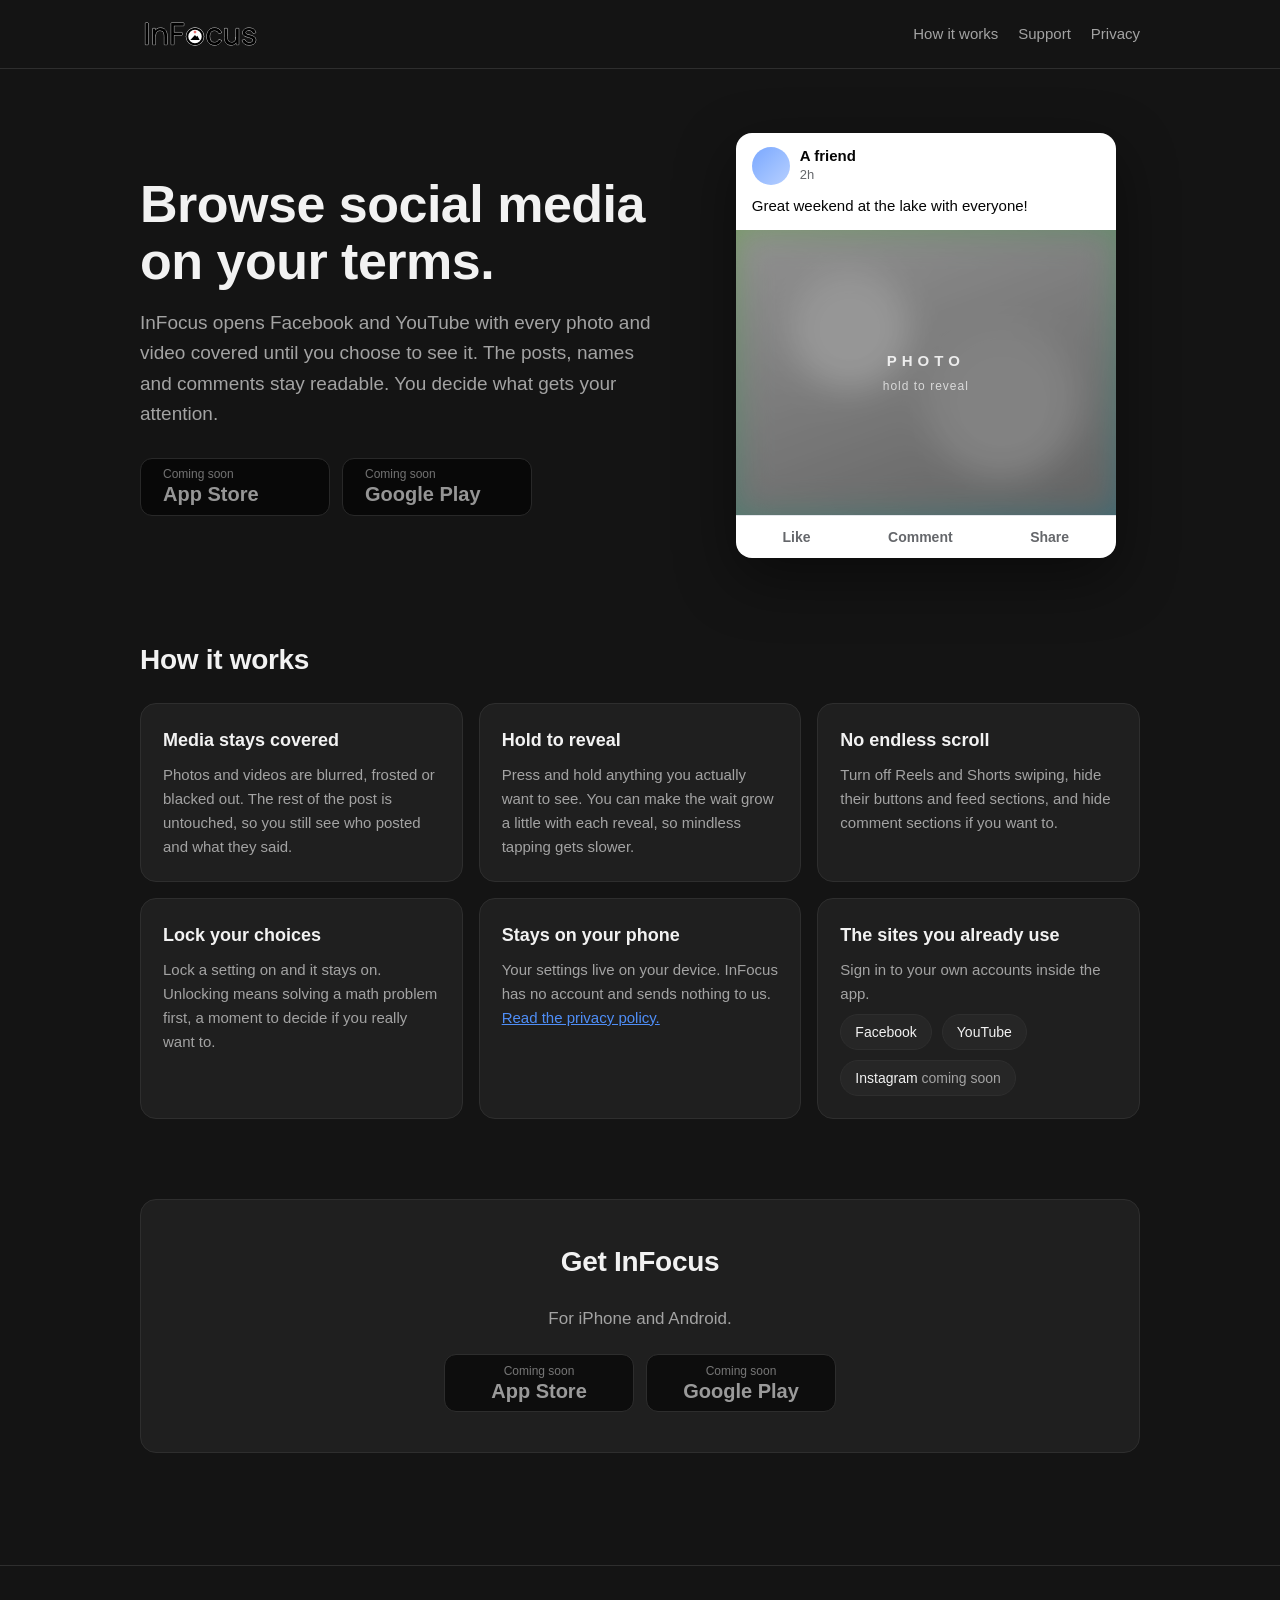
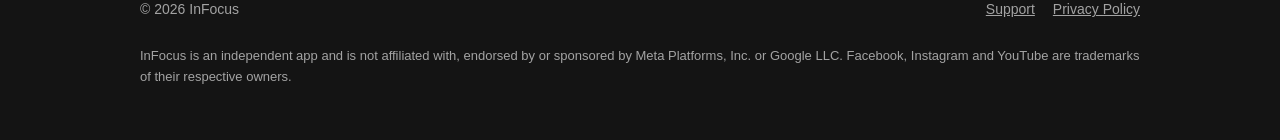
==== index.html @ 108716ca "InFocus website: home, privacy policy, support, smart download link Static site for iaminfocus.me on" ====
<!doctype html>
<html lang="en">
<head>
  <meta charset="utf-8">
  <meta name="viewport" content="width=device-width, initial-scale=1">
  <title>InFocus: browse social media on your terms</title>
  <meta name="description" content="InFocus covers the photos and videos in Facebook and YouTube until you choose to see them, and turns off the endless-scroll features built to keep you hooked.">
  <link rel="icon" href="/assets/icon.svg" type="image/svg+xml">
  <meta property="og:title" content="InFocus">
  <meta property="og:description" content="Browse Facebook and YouTube on your terms. Media stays covered until you choose to see it.">
  <meta property="og:url" content="https://iaminfocus.me/">
  <meta name="theme-color" content="#141414">
  <link rel="stylesheet" href="/assets/style.css">
</head>
<body>
  <header class="site-header">
    <div class="wrap">
      <a class="brand" href="/" aria-label="InFocus home"><img src="/assets/logo.svg" alt="InFocus"></a>
      <nav class="nav" aria-label="Main">
        <a href="/#how" class="hide-sm">How it works</a>
        <a href="/support/">Support</a>
        <a href="/privacy/">Privacy</a>
      </nav>
    </div>
  </header>

  <main>
    <section class="hero">
      <div class="wrap">
        <div>
          <h1>Browse social media on your terms.</h1>
          <p class="lede">InFocus opens Facebook and YouTube with every photo and video covered until you choose to see it. The posts, names and comments stay readable. You decide what gets your attention.</p>
          <div class="store-row">
            <a class="store-btn" data-store="appStore" aria-disabled="true"><span class="store-sub">Download on the</span><span class="store-name">App Store</span></a>
            <a class="store-btn" data-store="googlePlay" aria-disabled="true"><span class="store-sub">Get it on</span><span class="store-name">Google Play</span></a>
          </div>
        </div>

        <div class="demo" aria-label="Example: a post with its photo covered">
          <div class="demo-head">
            <div class="demo-avatar"></div>
            <div><div class="demo-name">A friend</div><div class="demo-time">2h</div></div>
          </div>
          <div class="demo-text">Great weekend at the lake with everyone!</div>
          <div class="demo-media">
            <div class="demo-cover"><b>PHOTO</b><span>hold to reveal</span></div>
          </div>
          <div class="demo-actions"><span>Like</span><span>Comment</span><span>Share</span></div>
        </div>
      </div>
    </section>

    <section id="how">
      <div class="wrap">
        <h2>How it works</h2>
        <div class="grid">
          <div class="card">
            <h3>Media stays covered</h3>
            <p>Photos and videos are blurred, frosted or blacked out. The rest of the post is untouched, so you still see who posted and what they said.</p>
          </div>
          <div class="card">
            <h3>Hold to reveal</h3>
            <p>Press and hold anything you actually want to see. You can make the wait grow a little with each reveal, so mindless tapping gets slower.</p>
          </div>
          <div class="card">
            <h3>No endless scroll</h3>
            <p>Turn off Reels and Shorts swiping, hide their buttons and feed sections, and hide comment sections if you want to.</p>
          </div>
          <div class="card">
            <h3>Lock your choices</h3>
            <p>Lock a setting on and it stays on. Unlocking means solving a math problem first, a moment to decide if you really want to.</p>
          </div>
          <div class="card">
            <h3>Stays on your phone</h3>
            <p>Your settings live on your device. InFocus has no account and sends nothing to us. <a href="/privacy/">Read the privacy policy.</a></p>
          </div>
          <div class="card">
            <h3>The sites you already use</h3>
            <p>Sign in to your own accounts inside the app.</p>
            <div class="sites">
              <span class="pill">Facebook</span>
              <span class="pill">YouTube</span>
              <span class="pill">Instagram <i>coming soon</i></span>
            </div>
          </div>
        </div>
      </div>
    </section>

    <section>
      <div class="wrap">
        <div class="cta">
          <h2>Get InFocus</h2>
          <p>For iPhone and Android.</p>
          <div class="store-row">
            <a class="store-btn" data-store="appStore" aria-disabled="true"><span class="store-sub">Download on the</span><span class="store-name">App Store</span></a>
            <a class="store-btn" data-store="googlePlay" aria-disabled="true"><span class="store-sub">Get it on</span><span class="store-name">Google Play</span></a>
          </div>
        </div>
      </div>
    </section>
  </main>

  <footer class="site-footer">
    <div class="wrap">
      <span>&copy; <span id="year">2026</span> InFocus</span>
      <nav aria-label="Footer"><a href="/support/">Support</a><a href="/privacy/">Privacy Policy</a></nav>
      <p class="disclaimer">InFocus is an independent app and is not affiliated with, endorsed by or sponsored by Meta Platforms, Inc. or Google LLC. Facebook, Instagram and YouTube are trademarks of their respective owners.</p>
    </div>
  </footer>

  <script src="/assets/links.js"></script>
  <script src="/assets/site.js"></script>
</body>
</html>
---- assets/style.css ----
:root {
  --bg: #141414;
  --panel: #1f1f1f;
  --panel-2: #262626;
  --line: #2e2e2e;
  --text: #f2f2f2;
  --muted: #a3a3a3;
  --accent: #4f8ef7;
  --accent-ink: #0b1a33;
  --radius: 16px;
  --max: 1040px;
}

* { box-sizing: border-box; }

html { -webkit-text-size-adjust: 100%; }

body {
  margin: 0;
  background: var(--bg);
  color: var(--text);
  font: 17px/1.6 -apple-system, BlinkMacSystemFont, "Segoe UI", Roboto, "Helvetica Neue", Arial, sans-serif;
}

a { color: var(--accent); }
a:hover { text-decoration: none; }

.wrap { max-width: var(--max); margin: 0 auto; padding: 0 20px; }

/* ---- header / footer ---- */
.site-header { border-bottom: 1px solid var(--line); }
.site-header .wrap { display: flex; align-items: center; justify-content: space-between; height: 68px; gap: 16px; }
.brand { display: flex; align-items: center; }
.brand img { height: 28px; width: auto; display: block; }
.nav { display: flex; gap: 20px; font-size: 15px; }
.nav a { color: var(--muted); text-decoration: none; }
.nav a:hover, .nav a[aria-current="page"] { color: var(--text); }

.site-footer { border-top: 1px solid var(--line); margin-top: 72px; padding: 32px 0 40px; color: var(--muted); font-size: 14px; }
.site-footer .wrap { display: flex; flex-wrap: wrap; justify-content: space-between; gap: 12px 24px; }
.site-footer nav { display: flex; gap: 18px; }
.site-footer a { color: var(--muted); }
.disclaimer { flex-basis: 100%; font-size: 13px; }

/* ---- hero ---- */
.hero { padding: 64px 0 40px; }
.hero .wrap { display: grid; grid-template-columns: 1.1fr 0.9fr; gap: 48px; align-items: center; }
.hero h1 { font-size: clamp(34px, 5vw, 52px); line-height: 1.1; margin: 0 0 18px; letter-spacing: -0.5px; }
.hero p.lede { font-size: 19px; color: var(--muted); margin: 0 0 28px; max-width: 34em; }

/* ---- store buttons ---- */
.store-row { display: flex; flex-wrap: wrap; gap: 12px; }
.store-btn {
  display: inline-flex; flex-direction: column; justify-content: center;
  min-width: 190px; min-height: 58px; padding: 8px 22px;
  border-radius: 12px; border: 1px solid #3a3a3a;
  background: #000; color: #fff; text-decoration: none; line-height: 1.2;
}
.store-btn:hover { border-color: #5a5a5a; }
.store-sub { font-size: 12px; color: #bdbdbd; }
.store-name { font-size: 20px; font-weight: 600; }
.store-btn.is-soon { opacity: 0.55; cursor: default; }
.store-btn.is-soon:hover { border-color: #3a3a3a; }

/* ---- demo card: what a covered post looks like ---- */
.demo {
  background: #fff; color: #050505; border-radius: var(--radius);
  box-shadow: 0 20px 60px rgba(0, 0, 0, 0.45); overflow: hidden; max-width: 380px; justify-self: center; width: 100%;
}
.demo-head { display: flex; align-items: center; gap: 10px; padding: 14px 16px 8px; }
.demo-avatar { width: 38px; height: 38px; border-radius: 50%; background: linear-gradient(135deg, #7aa8ff, #b7d0ff); }
.demo-name { font-weight: 600; font-size: 15px; line-height: 1.2; }
.demo-time { font-size: 13px; color: #65676b; }
.demo-text { padding: 0 16px 12px; font-size: 15px; }
.demo-media { position: relative; aspect-ratio: 4 / 3; background:
  radial-gradient(circle at 30% 35%, #f6b26b 0 18%, transparent 19%),
  radial-gradient(circle at 70% 60%, #6fa8dc 0 24%, transparent 25%),
  linear-gradient(160deg, #93c47d, #45818e); }
.demo-cover {
  position: absolute; inset: 0; display: flex; flex-direction: column; align-items: center; justify-content: center;
  backdrop-filter: blur(16px) grayscale(100%); -webkit-backdrop-filter: blur(16px) grayscale(100%);
  background: rgba(40, 40, 40, 0.25); color: #fff; text-align: center;
}
.demo-cover b { font-size: 15px; letter-spacing: 5px; opacity: 0.85; }
.demo-cover span { font-size: 12px; letter-spacing: 1px; opacity: 0.7; margin-top: 4px; }
.demo-actions { display: flex; justify-content: space-around; padding: 10px 8px; font-size: 14px; color: #65676b; font-weight: 600; border-top: 1px solid #e4e6eb; }

/* ---- sections ---- */
section { padding: 40px 0; }
h2 { font-size: 28px; margin: 0 0 20px; letter-spacing: -0.3px; }
.grid { display: grid; grid-template-columns: repeat(3, 1fr); gap: 16px; }
.card { background: var(--panel); border: 1px solid var(--line); border-radius: var(--radius); padding: 22px; }
.card h3 { margin: 0 0 8px; font-size: 18px; }
.card p { margin: 0; color: var(--muted); font-size: 15px; }
.sites { display: flex; flex-wrap: wrap; gap: 10px; margin-top: 8px; }
.pill { background: var(--panel-2); border: 1px solid var(--line); border-radius: 999px; padding: 6px 14px; font-size: 14px; }
.pill i { font-style: normal; color: var(--muted); }

.cta { text-align: center; background: var(--panel); border: 1px solid var(--line); border-radius: var(--radius); padding: 40px 20px; }
.cta p { color: var(--muted); margin: 0 0 22px; }
.cta .store-row { justify-content: center; }

/* ---- document pages (privacy, support) ---- */
.doc { max-width: 720px; padding-top: 48px; }
.doc h1 { font-size: 36px; margin: 0 0 6px; }
.doc .updated { color: var(--muted); margin: 0 0 32px; font-size: 15px; }
.doc h2 { font-size: 22px; margin: 36px 0 10px; }
.doc h3 { font-size: 18px; margin: 26px 0 6px; }
.doc p, .doc li { color: #d6d6d6; }
.doc ul { padding-left: 22px; }
.doc li { margin: 6px 0; }
.box { background: var(--panel); border: 1px solid var(--line); border-radius: var(--radius); padding: 20px 22px; margin: 20px 0; }
.box p { margin: 0; }

/* ---- download page ---- */
.download { text-align: center; padding: 96px 0 40px; }
.download img.mark { width: 88px; height: 88px; margin-bottom: 20px; }
.download h1 { margin: 0 0 10px; font-size: 32px; }
.download #download-status { color: var(--muted); font-size: 18px; margin: 0 0 28px; min-height: 1.6em; }
.download .store-row { justify-content: center; }

@media (max-width: 820px) {
  .hero .wrap { grid-template-columns: 1fr; gap: 36px; }
  .grid { grid-template-columns: 1fr; }
  .nav { gap: 14px; }
}
@media (max-width: 420px) {
  .store-btn { min-width: 0; flex: 1 1 100%; }
  .nav a.hide-sm { display: none; }
}
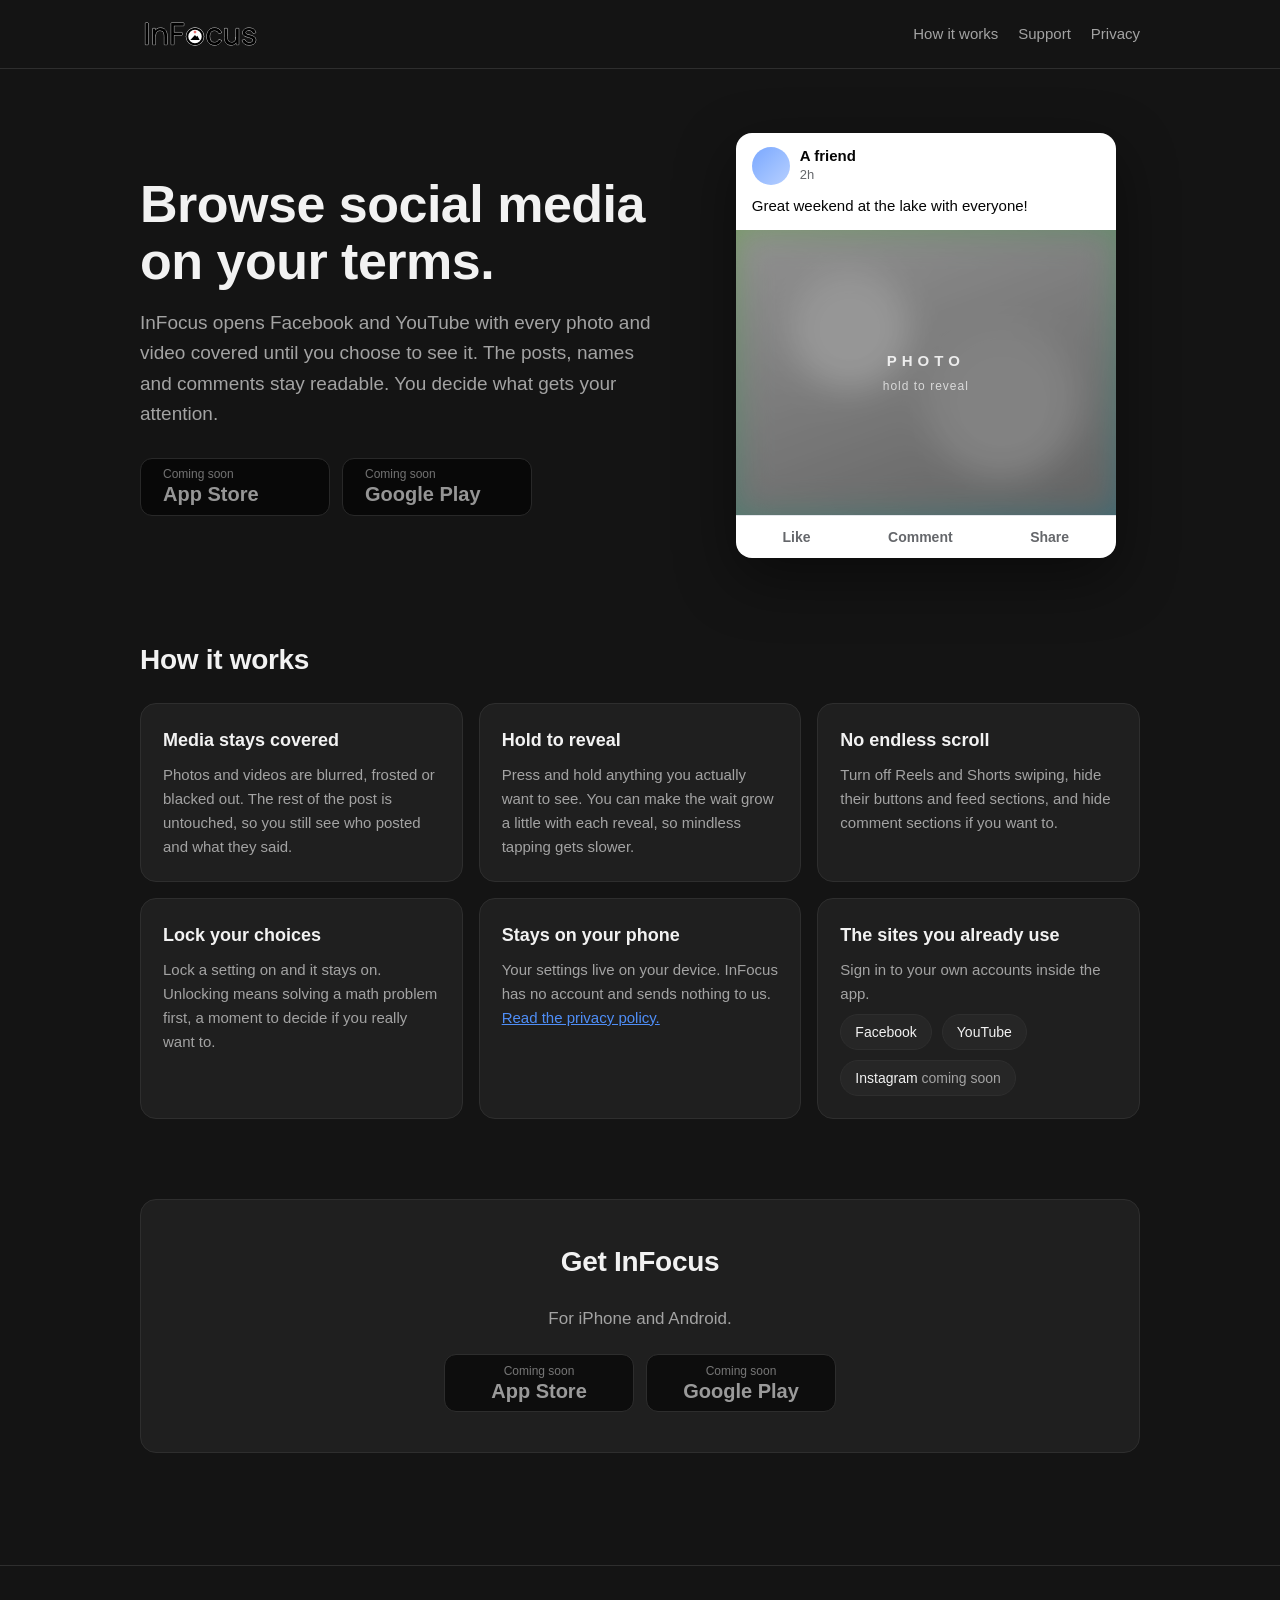
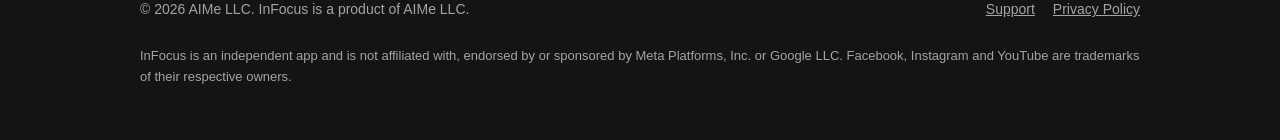
==== commit 1fac6e7d: "Name the publisher: AIMe LLC in every footer and in the privacy policy Apple's organization enrollme" ====
--- a/index.html
+++ b/index.html
@@ -5,7 +5,9 @@
   <meta name="viewport" content="width=device-width, initial-scale=1">
   <title>InFocus: browse social media on your terms</title>
   <meta name="description" content="InFocus covers the photos and videos in Facebook and YouTube until you choose to see them, and turns off the endless-scroll features built to keep you hooked.">
-  <link rel="icon" href="/assets/icon.svg" type="image/svg+xml">
+  <link rel="icon" type="image/png" sizes="32x32" href="/assets/favicon-32.png">
+  <link rel="icon" type="image/png" sizes="192x192" href="/assets/icon-192.png">
+  <link rel="apple-touch-icon" sizes="180x180" href="/assets/apple-touch-icon.png">
   <meta property="og:title" content="InFocus">
   <meta property="og:description" content="Browse Facebook and YouTube on your terms. Media stays covered until you choose to see it.">
   <meta property="og:url" content="https://iaminfocus.me/">
@@ -103,7 +105,7 @@
 
   <footer class="site-footer">
     <div class="wrap">
-      <span>&copy; <span id="year">2026</span> InFocus</span>
+      <span>&copy; <span id="year">2026</span> AIMe LLC. InFocus is a product of AIMe LLC.</span>
       <nav aria-label="Footer"><a href="/support/">Support</a><a href="/privacy/">Privacy Policy</a></nav>
       <p class="disclaimer">InFocus is an independent app and is not affiliated with, endorsed by or sponsored by Meta Platforms, Inc. or Google LLC. Facebook, Instagram and YouTube are trademarks of their respective owners.</p>
     </div>
